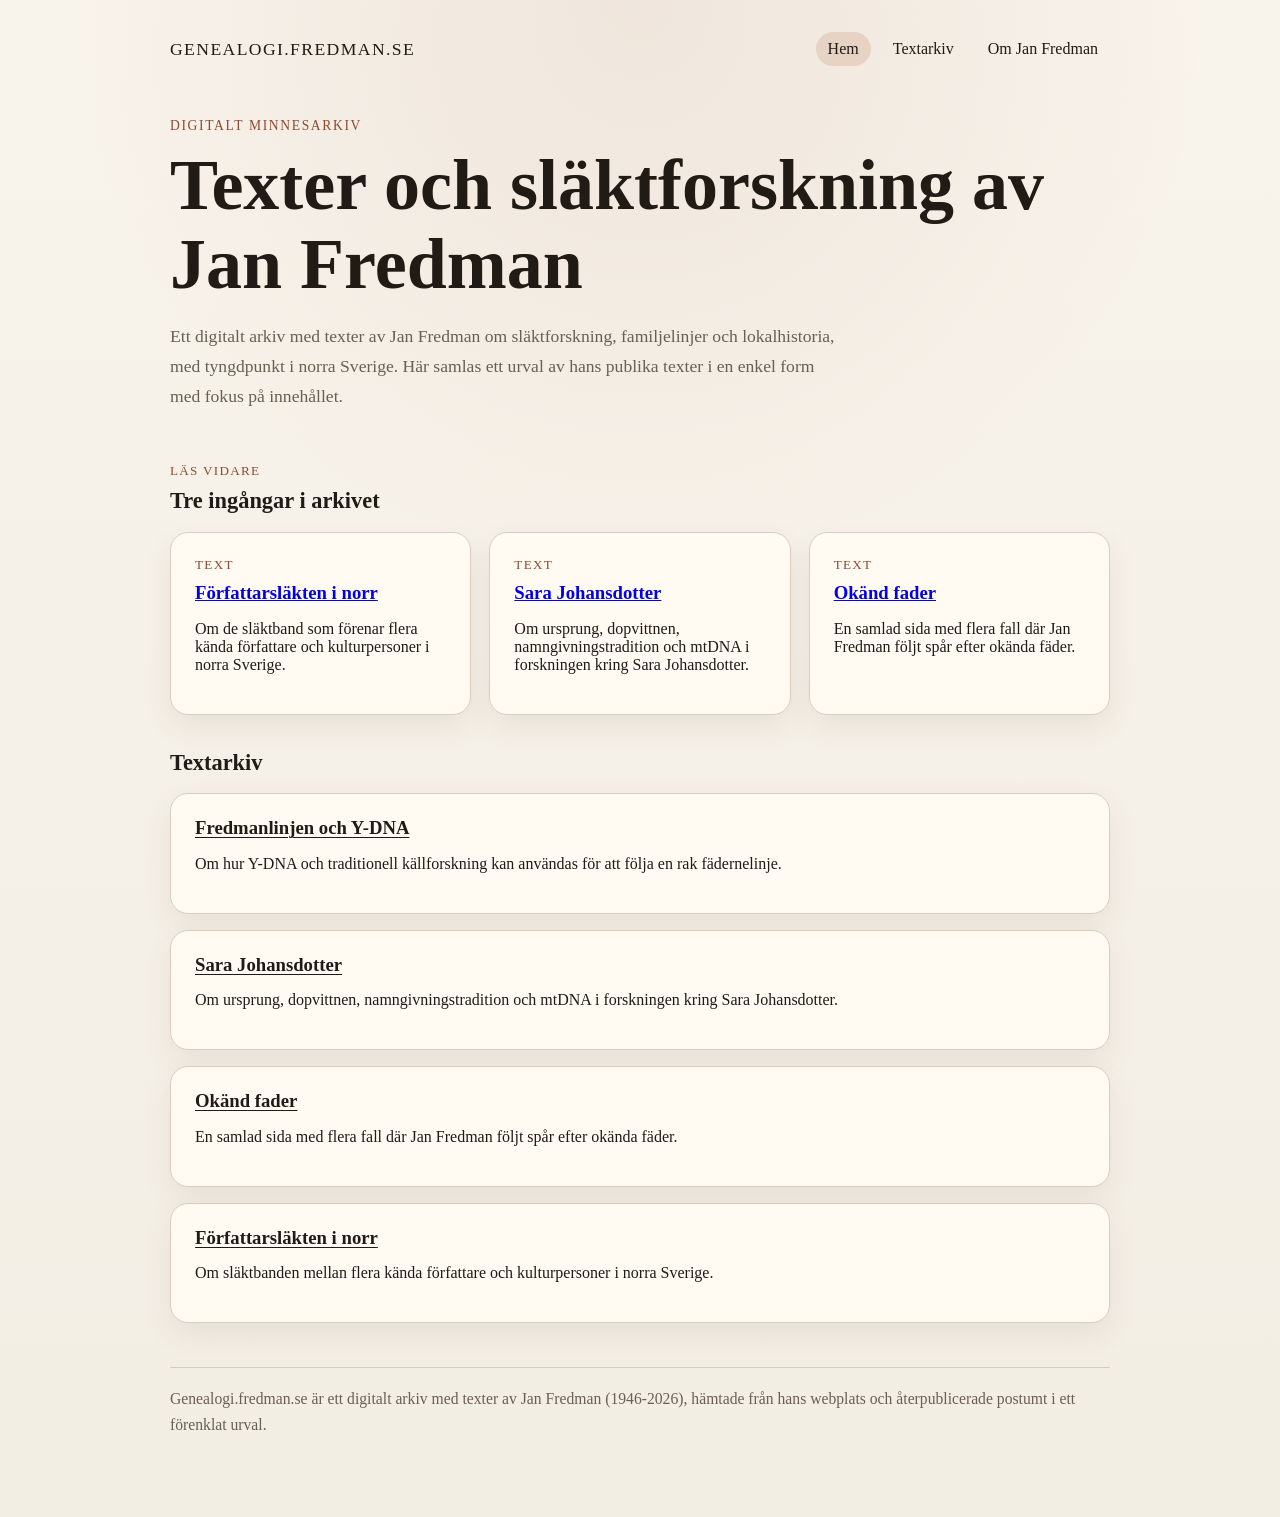
==== docs/index.html @ 5ae241c5 "förenklad genealogisida" ====
<!doctype html>
<html lang="sv">
<head>
  <meta charset="utf-8">
  <meta name="viewport" content="width=device-width, initial-scale=1">
  <title>genealogi.fredman.se</title>
  <meta name="description" content="Ett digitalt arkiv med Jan Fredmans texter om släktforskning, familjelinjer och lokalhistoria.">
  <link rel="canonical" href="https://genealogi.fredman.se/">
  <link rel="stylesheet" href="styles.css">
</head>
<body>
  <div class="page-shell">
    <header class="site-header">
      <a class="brand" href="index.html">genealogi.fredman.se</a>
      <nav class="site-nav" aria-label="Huvudmeny">
        <a href="index.html" aria-current="page">Hem</a>
        <a href="texter.html">Textarkiv</a>
        <a href="om-jan-fredman.html">Om Jan Fredman</a>
      </nav>
    </header>

    <main>
      <section class="hero">
        <p class="eyebrow">Digitalt minnesarkiv</p>
        <h1>Texter och släktforskning av Jan Fredman</h1>
        <p class="intro">
          Ett digitalt arkiv med texter av Jan Fredman om släktforskning,
          familjelinjer och lokalhistoria, med tyngdpunkt i norra Sverige. Här
          samlas ett urval av hans publika texter i en enkel form med
          fokus på innehållet.
        </p>
      </section>

      <section class="section-block">
        <div class="section-head">
          <p class="section-label">Läs vidare</p>
          <h2>Tre ingångar i arkivet</h2>
        </div>
        <div class="grid">
          <article class="card">
            <p class="card-kicker">Text</p>
            <h3><a href="texter/forfattarslakten-i-norr.html">Författarsläkten i norr</a></h3>
            <p>
              Om de släktband som förenar flera kända författare och kulturpersoner i
              norra Sverige.
            </p>
          </article>
          <article class="card">
            <p class="card-kicker">Text</p>
            <h3><a href="texter/sara-johansdotter.html">Sara Johansdotter</a></h3>
            <p>
              Om ursprung, dopvittnen, namngivningstradition och mtDNA i forskningen
              kring Sara Johansdotter.
            </p>
          </article>
          <article class="card">
            <p class="card-kicker">Text</p>
            <h3><a href="texter/okand-fader.html">Okänd fader</a></h3>
            <p>
              En samlad sida med flera fall där Jan Fredman följt spår efter okända
              fäder.
            </p>
          </article>
        </div>
      </section>

      <section class="section-block">
        <div class="section-head">
          <h2>Textarkiv</h2>
        </div>
        <div class="post-list">
          <article class="post-card">
            <h3><a href="texter/fredmanlinjen-och-y-dna.html">Fredmanlinjen och Y-DNA</a></h3>
            <p>Om hur Y-DNA och traditionell källforskning kan användas för att följa en rak fädernelinje.</p>
          </article>
          <article class="post-card">
            <h3><a href="texter/sara-johansdotter.html">Sara Johansdotter</a></h3>
            <p>Om ursprung, dopvittnen, namngivningstradition och mtDNA i forskningen kring Sara Johansdotter.</p>
          </article>
          <article class="post-card">
            <h3><a href="texter/okand-fader.html">Okänd fader</a></h3>
            <p>En samlad sida med flera fall där Jan Fredman följt spår efter okända fäder.</p>
          </article>
          <article class="post-card">
            <h3><a href="texter/forfattarslakten-i-norr.html">Författarsläkten i norr</a></h3>
            <p>Om släktbanden mellan flera kända författare och kulturpersoner i norra Sverige.</p>
          </article>
        </div>
      </section>
    </main>
    <footer class="site-footer">
      <p>Genealogi.fredman.se är ett digitalt arkiv med texter av Jan Fredman (1946-2026), hämtade från hans webplats och återpublicerade postumt i ett förenklat urval.</p>
    </footer>
  </div>
</body>
</html>
---- docs/styles.css ----
:root {
  --bg: #f3eee4;
  --panel: #fffaf2;
  --text: #201b15;
  --muted: #695f53;
  --accent: #8d4a2f;
  --accent-soft: #e7d3c4;
  --border: #dcccc0;
}

* {
  box-sizing: border-box;
}

body {
  margin: 0;
  font-family: Georgia, "Times New Roman", serif;
  background:
    radial-gradient(circle at top, rgba(141, 74, 47, 0.08), transparent 35%),
    linear-gradient(180deg, #f8f3eb 0%, var(--bg) 100%);
  color: var(--text);
}

.page-shell {
  max-width: 980px;
  margin: 0 auto;
  padding: 24px 20px 80px;
}

.page-shell > main {
  padding-top: 28px;
}

.site-header {
  display: flex;
  align-items: center;
  justify-content: space-between;
  gap: 20px;
  padding: 8px 0 24px;
}

.brand {
  color: var(--text);
  text-decoration: none;
  font-size: 1.1rem;
  letter-spacing: 0.08em;
  text-transform: uppercase;
}

.site-nav {
  display: flex;
  flex-wrap: wrap;
  gap: 10px;
}

.site-nav a {
  padding: 8px 12px;
  border-radius: 999px;
  color: var(--text);
  text-decoration: none;
}

.site-nav a[aria-current="page"] {
  background: var(--accent-soft);
}

.hero {
  padding: 0 0 24px;
  margin-bottom: 10px;
}

.eyebrow {
  margin: 0 0 12px;
  color: var(--accent);
  font-size: 0.85rem;
  letter-spacing: 0.12em;
  text-transform: uppercase;
}

h1,
h2,
h3 {
  margin: 0 0 16px;
  line-height: 1.1;
}

h1 {
  font-size: clamp(2.6rem, 7vw, 4.5rem);
}

h2 {
  font-size: 1.4rem;
}

.section-label,
.card-kicker {
  margin: 0 0 10px;
  color: var(--accent);
  font-size: 0.82rem;
  letter-spacing: 0.1em;
  text-transform: uppercase;
}

.intro,
li {
  font-size: 1.1rem;
  line-height: 1.7;
}

.intro {
  max-width: 42rem;
  color: var(--muted);
}

.notice,
.card,
.post-card,
.article-section {
  padding: 24px;
  background: var(--panel);
  border: 1px solid var(--border);
  border-radius: 18px;
  box-shadow: 0 12px 30px rgba(79, 57, 38, 0.08);
}

.notice {
  margin: 0 0 36px;
  max-width: 52rem;
}

.section-block + .section-block {
  margin-top: 36px;
}

.section-head {
  margin-bottom: 18px;
}

.grid {
  display: grid;
  grid-template-columns: repeat(3, minmax(0, 1fr));
  gap: 18px;
}

.post-list {
  display: grid;
  gap: 16px;
}

.post-card h3,
.post-card p,
.article-section h2,
.article-section p,
.notice p,
.card p {
  margin-top: 0;
}

.post-card a {
  color: var(--text);
  text-decoration-thickness: 1px;
  text-underline-offset: 0.15em;
}

.article-layout {
  max-width: 760px;
}

.lede {
  margin: 0 0 22px;
  max-width: 44rem;
  color: var(--muted);
  font-size: 1.15rem;
  line-height: 1.7;
}

.article-section + .article-section {
  margin-top: 20px;
}

.site-footer {
  margin-top: 44px;
  padding-top: 18px;
  border-top: 1px solid var(--border);
  color: var(--muted);
  font-size: 0.98rem;
  line-height: 1.6;
}

.site-footer p {
  margin: 0;
}

ul {
  margin: 0;
  padding-left: 20px;
}

li + li {
  margin-top: 10px;
}

@media (max-width: 760px) {
  .site-header {
    flex-direction: column;
    align-items: flex-start;
  }

  .grid {
    grid-template-columns: 1fr;
  }
}
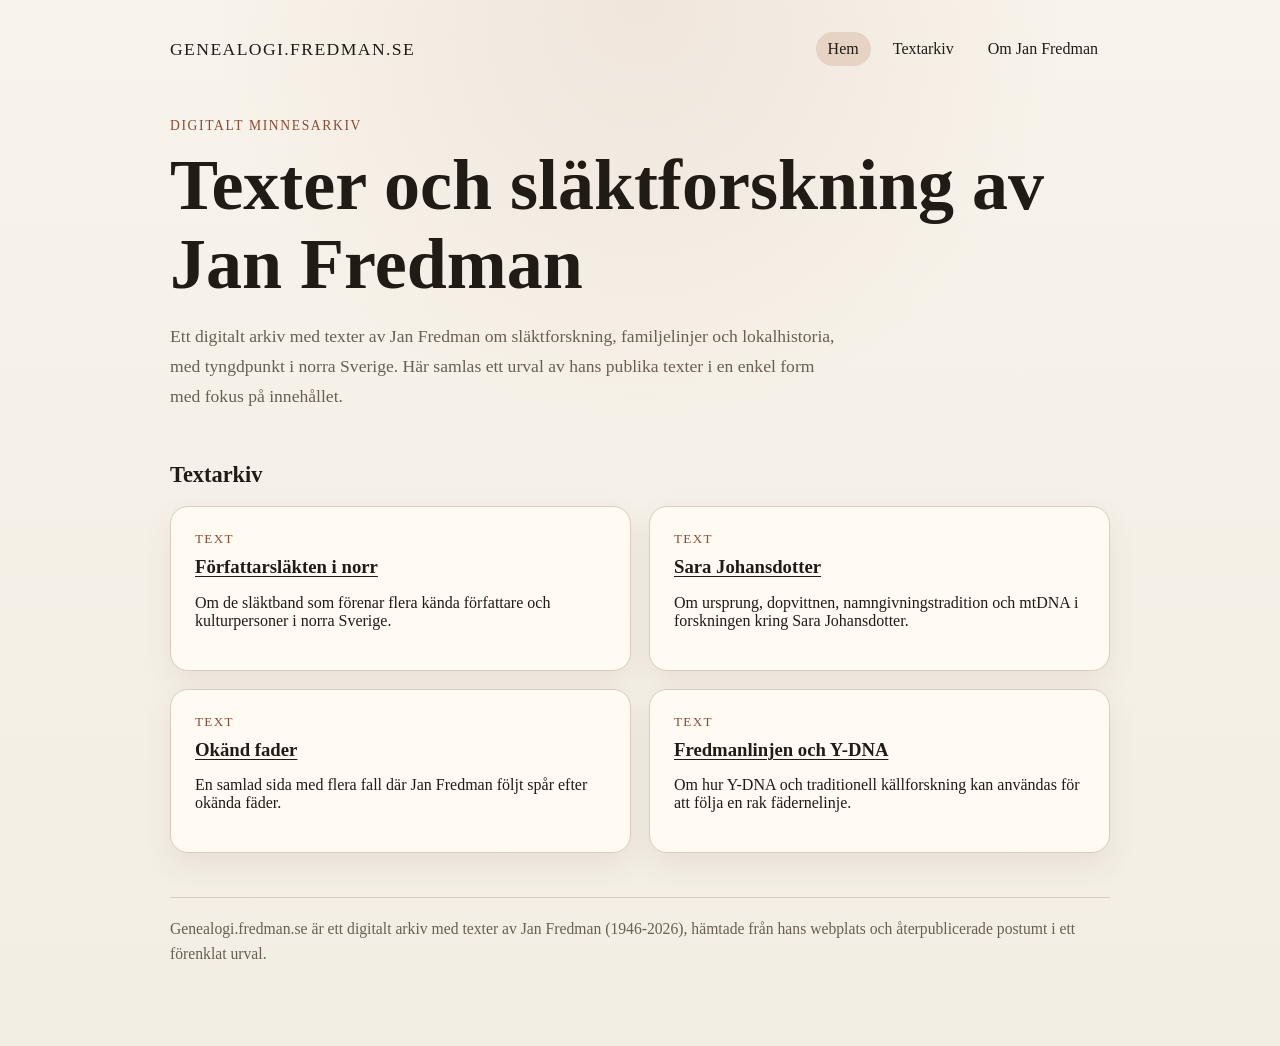
==== commit 87b257ea: "enklare förstasida" ====
--- a/docs/index.html
+++ b/docs/index.html
@@ -33,8 +33,7 @@
 
       <section class="section-block">
         <div class="section-head">
-          <p class="section-label">Läs vidare</p>
-          <h2>Tre ingångar i arkivet</h2>
+          <h2>Textarkiv</h2>
         </div>
         <div class="grid">
           <article class="card">
@@ -61,29 +60,13 @@
               fäder.
             </p>
           </article>
-        </div>
-      </section>
-
-      <section class="section-block">
-        <div class="section-head">
-          <h2>Textarkiv</h2>
-        </div>
-        <div class="post-list">
-          <article class="post-card">
+          <article class="card">
+            <p class="card-kicker">Text</p>
             <h3><a href="texter/fredmanlinjen-och-y-dna.html">Fredmanlinjen och Y-DNA</a></h3>
-            <p>Om hur Y-DNA och traditionell källforskning kan användas för att följa en rak fädernelinje.</p>
-          </article>
-          <article class="post-card">
-            <h3><a href="texter/sara-johansdotter.html">Sara Johansdotter</a></h3>
-            <p>Om ursprung, dopvittnen, namngivningstradition och mtDNA i forskningen kring Sara Johansdotter.</p>
-          </article>
-          <article class="post-card">
-            <h3><a href="texter/okand-fader.html">Okänd fader</a></h3>
-            <p>En samlad sida med flera fall där Jan Fredman följt spår efter okända fäder.</p>
-          </article>
-          <article class="post-card">
-            <h3><a href="texter/forfattarslakten-i-norr.html">Författarsläkten i norr</a></h3>
-            <p>Om släktbanden mellan flera kända författare och kulturpersoner i norra Sverige.</p>
+            <p>
+              Om hur Y-DNA och traditionell källforskning kan användas för att följa en
+              rak fädernelinje.
+            </p>
           </article>
         </div>
       </section>
--- a/docs/styles.css
+++ b/docs/styles.css
@@ -138,7 +138,7 @@
 
 .grid {
   display: grid;
-  grid-template-columns: repeat(3, minmax(0, 1fr));
+  grid-template-columns: repeat(2, minmax(0, 1fr));
   gap: 18px;
 }
 
@@ -162,6 +162,12 @@
   text-underline-offset: 0.15em;
 }
 
+.card a {
+  color: var(--text);
+  text-decoration-thickness: 1px;
+  text-underline-offset: 0.15em;
+}
+
 .article-layout {
   max-width: 760px;
 }
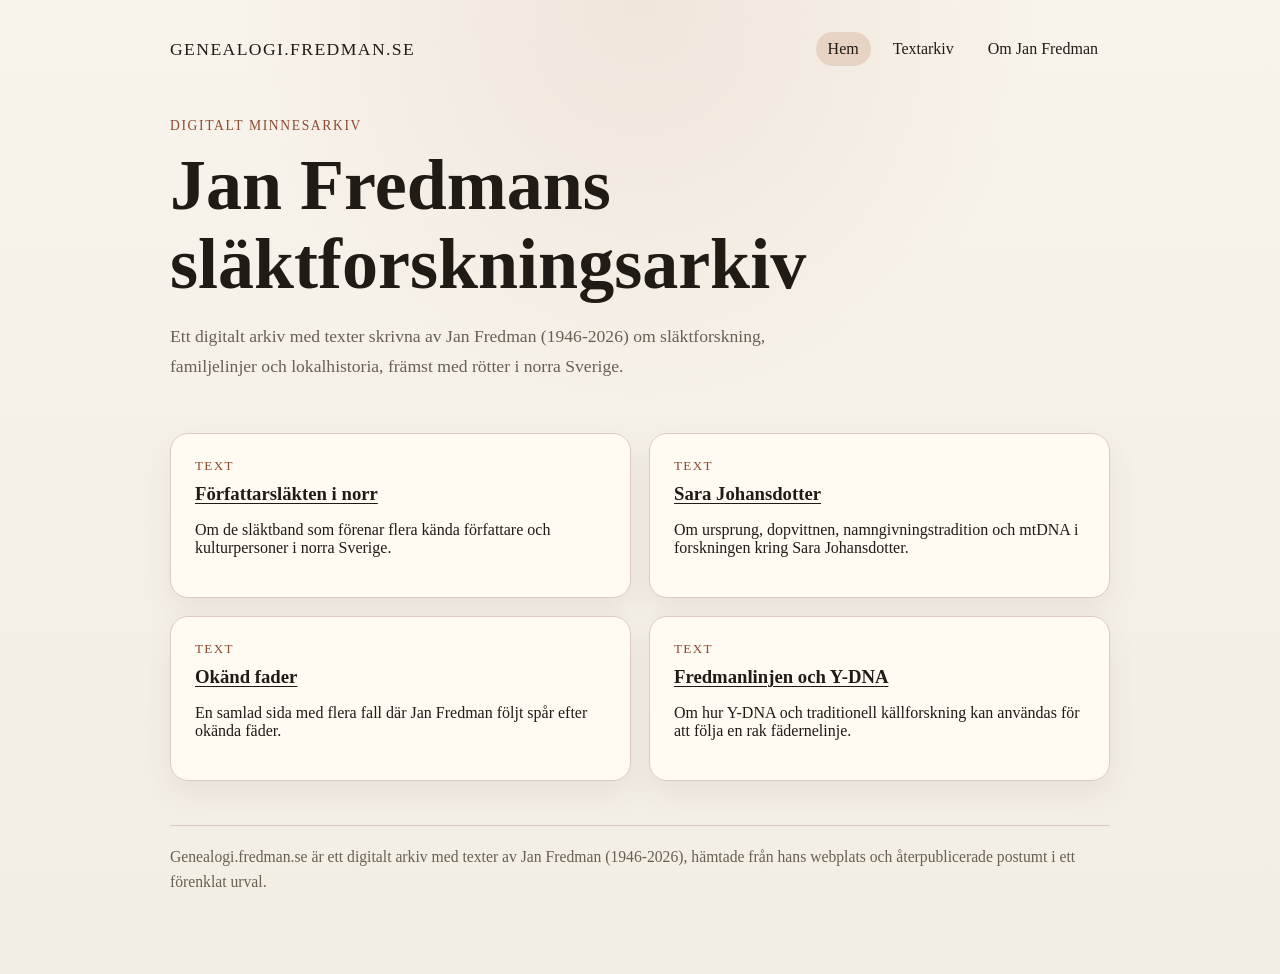
==== commit 5f4fabe1: "mindre ändring av framsidetext" ====
--- a/docs/index.html
+++ b/docs/index.html
@@ -22,19 +22,15 @@
     <main>
       <section class="hero">
         <p class="eyebrow">Digitalt minnesarkiv</p>
-        <h1>Texter och släktforskning av Jan Fredman</h1>
+        <h1>Jan Fredmans släktforskningsarkiv</h1>
         <p class="intro">
-          Ett digitalt arkiv med texter av Jan Fredman om släktforskning,
-          familjelinjer och lokalhistoria, med tyngdpunkt i norra Sverige. Här
-          samlas ett urval av hans publika texter i en enkel form med
-          fokus på innehållet.
+          Ett digitalt arkiv med texter skrivna av Jan Fredman (1946-2026) om
+          släktforskning, familjelinjer och lokalhistoria, främst med rötter i
+          norra Sverige.
         </p>
       </section>
 
       <section class="section-block">
-        <div class="section-head">
-          <h2>Textarkiv</h2>
-        </div>
         <div class="grid">
           <article class="card">
             <p class="card-kicker">Text</p>
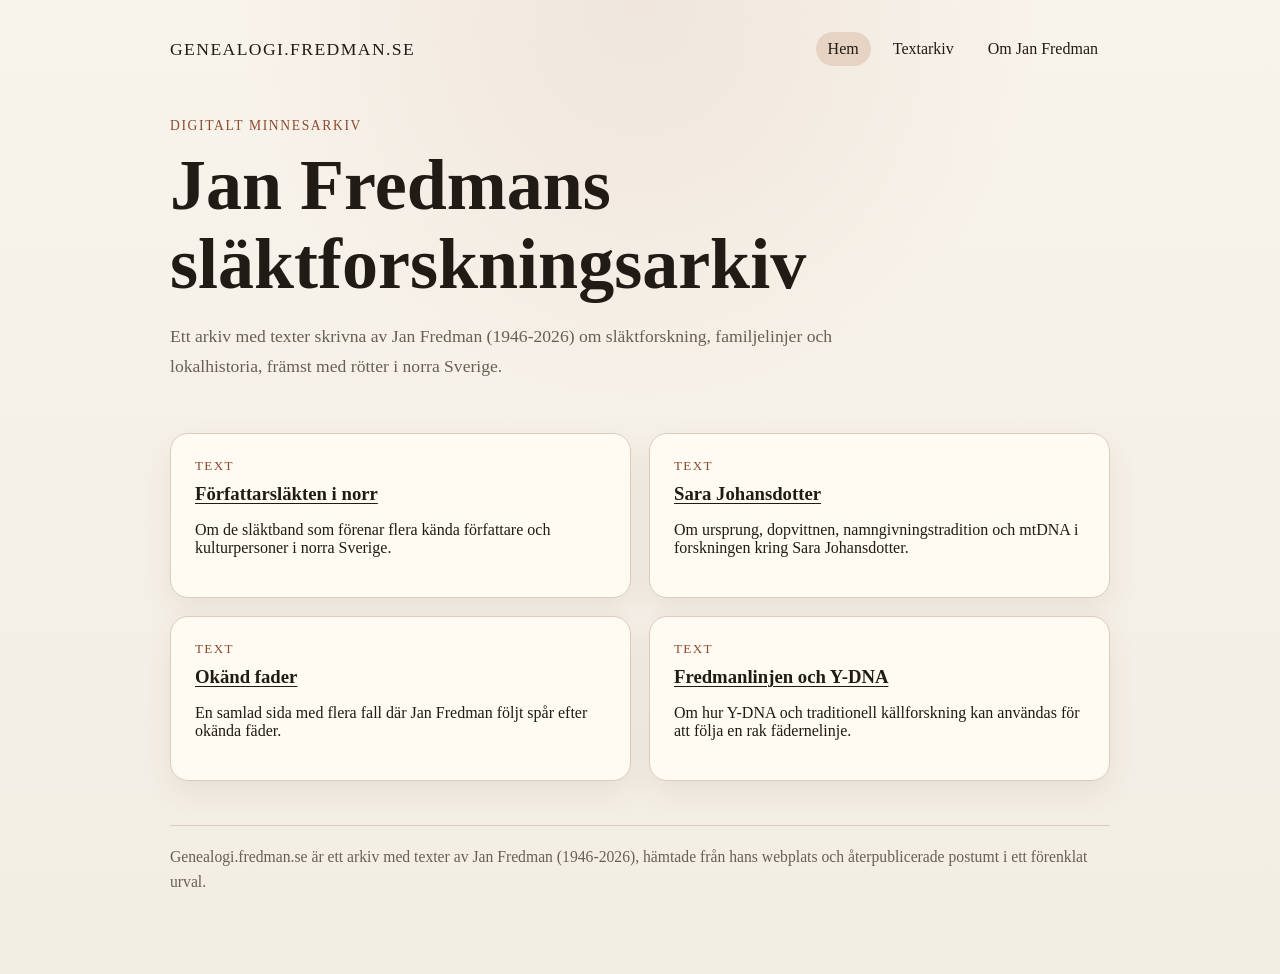
==== commit f97b66e7: "added short note on data (in)availability" ====
--- a/docs/index.html
+++ b/docs/index.html
@@ -24,7 +24,7 @@
         <p class="eyebrow">Digitalt minnesarkiv</p>
         <h1>Jan Fredmans släktforskningsarkiv</h1>
         <p class="intro">
-          Ett digitalt arkiv med texter skrivna av Jan Fredman (1946-2026) om
+          Ett arkiv med texter skrivna av Jan Fredman (1946-2026) om
           släktforskning, familjelinjer och lokalhistoria, främst med rötter i
           norra Sverige.
         </p>
@@ -68,7 +68,7 @@
       </section>
     </main>
     <footer class="site-footer">
-      <p>Genealogi.fredman.se är ett digitalt arkiv med texter av Jan Fredman (1946-2026), hämtade från hans webplats och återpublicerade postumt i ett förenklat urval.</p>
+      <p>Genealogi.fredman.se är ett arkiv med texter av Jan Fredman (1946-2026), hämtade från hans webplats och återpublicerade postumt i ett förenklat urval.</p>
     </footer>
   </div>
 </body>
--- a/docs/styles.css
+++ b/docs/styles.css
@@ -86,6 +86,8 @@
 
 h1 {
   font-size: clamp(2.6rem, 7vw, 4.5rem);
+  hyphens: auto;
+  overflow-wrap: break-word;
 }
 
 h2 {
@@ -207,9 +209,41 @@
 }
 
 @media (max-width: 760px) {
+  .page-shell {
+    padding: 20px 16px 64px;
+  }
+
   .site-header {
     flex-direction: column;
-    align-items: flex-start;
+    align-items: center;
+    text-align: center;
+  }
+
+  .site-nav {
+    justify-content: center;
+  }
+
+  .brand {
+    max-width: 100%;
+    font-size: 0.95rem;
+    letter-spacing: 0.04em;
+    overflow-wrap: anywhere;
+  }
+
+  .hero,
+  .article-layout {
+    text-align: center;
+  }
+
+  .intro,
+  .lede {
+    margin-left: auto;
+    margin-right: auto;
+  }
+
+  h1 {
+    font-size: clamp(1.55rem, 7.2vw, 2.2rem);
+    line-height: 1.03;
   }
 
   .grid {
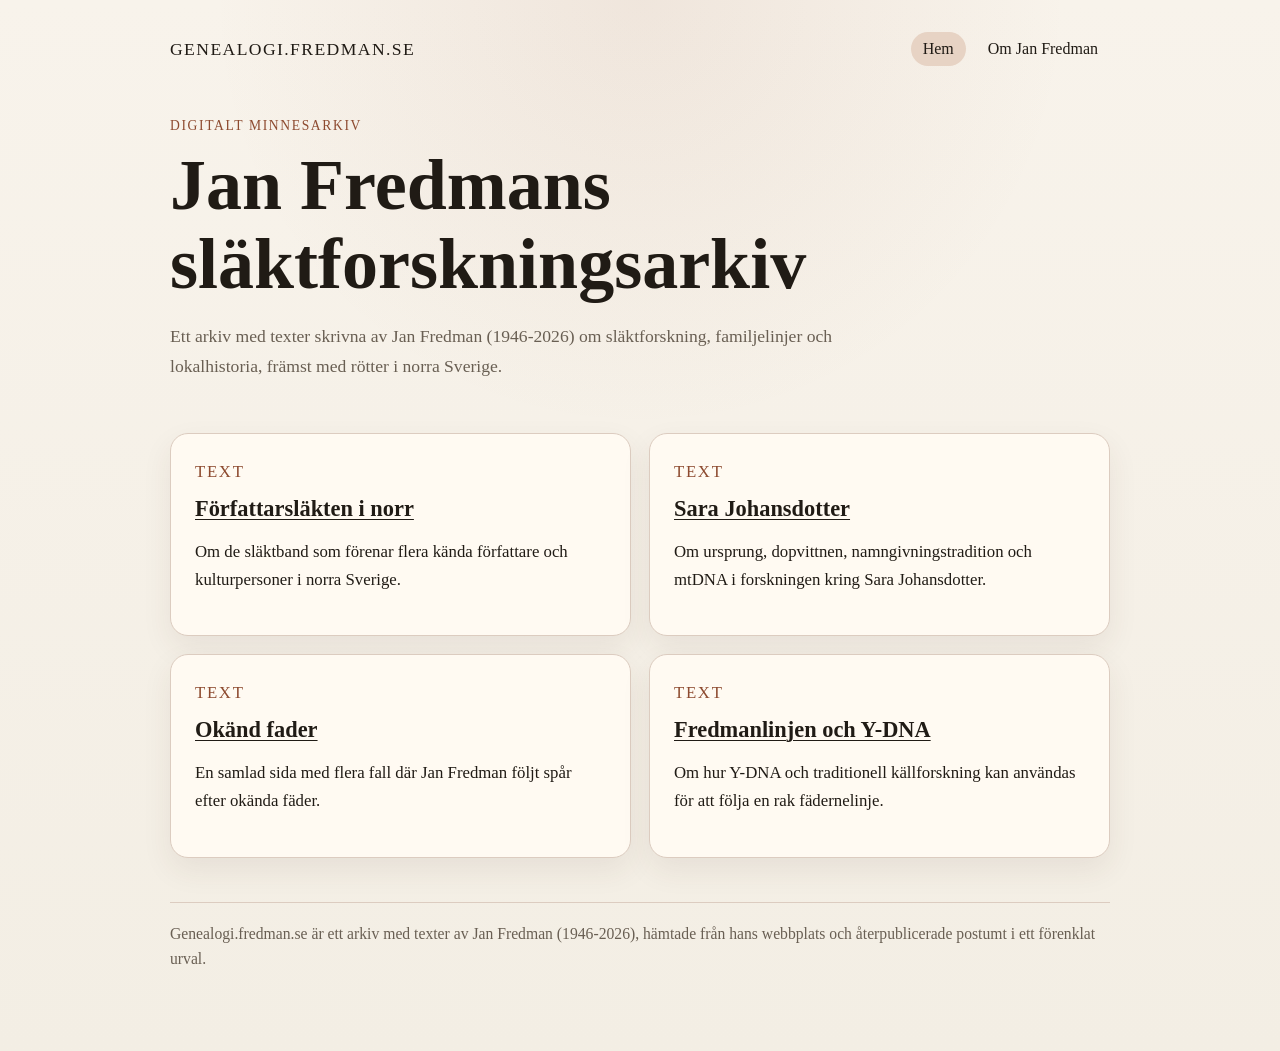
==== commit 35941403: "added favicon, removed redundant texter menu item" ====
--- a/docs/index.html
+++ b/docs/index.html
@@ -3,9 +3,13 @@
 <head>
   <meta charset="utf-8">
   <meta name="viewport" content="width=device-width, initial-scale=1">
-  <title>genealogi.fredman.se</title>
+  <title>Jan Fredmans släktforskningsarkiv | genealogi.fredman.se</title>
   <meta name="description" content="Ett digitalt arkiv med Jan Fredmans texter om släktforskning, familjelinjer och lokalhistoria.">
   <link rel="canonical" href="https://genealogi.fredman.se/">
+  <link rel="icon" type="image/png" sizes="32x32" href="favicon-32.png">
+  <link rel="icon" type="image/png" sizes="16x16" href="favicon-16.png">
+  <link rel="apple-touch-icon" sizes="180x180" href="apple-touch-icon.png">
+  <link rel="icon" href="favicon.ico">
   <link rel="stylesheet" href="styles.css">
 </head>
 <body>
@@ -14,7 +18,6 @@
       <a class="brand" href="index.html">genealogi.fredman.se</a>
       <nav class="site-nav" aria-label="Huvudmeny">
         <a href="index.html" aria-current="page">Hem</a>
-        <a href="texter.html">Textarkiv</a>
         <a href="om-jan-fredman.html">Om Jan Fredman</a>
       </nav>
     </header>
@@ -68,7 +71,7 @@
       </section>
     </main>
     <footer class="site-footer">
-      <p>Genealogi.fredman.se är ett arkiv med texter av Jan Fredman (1946-2026), hämtade från hans webplats och återpublicerade postumt i ett förenklat urval.</p>
+      <p>Genealogi.fredman.se är ett arkiv med texter av Jan Fredman (1946-2026), hämtade från hans webbplats och återpublicerade postumt i ett förenklat urval.</p>
     </footer>
   </div>
 </body>
--- a/docs/styles.css
+++ b/docs/styles.css
@@ -91,6 +91,10 @@
 }
 
 h2 {
+  font-size: 1.4rem;
+}
+
+h3 {
   font-size: 1.4rem;
 }
 
@@ -158,6 +162,11 @@
   margin-top: 0;
 }
 
+.card p {
+  font-size: 1.05rem;
+  line-height: 1.7;
+}
+
 .post-card a {
   color: var(--text);
   text-decoration-thickness: 1px;
@@ -232,13 +241,13 @@
 
   .hero,
   .article-layout {
-    text-align: center;
+    text-align: left;
   }
 
   .intro,
   .lede {
-    margin-left: auto;
-    margin-right: auto;
+    margin-left: 0;
+    margin-right: 0;
   }
 
   h1 {
